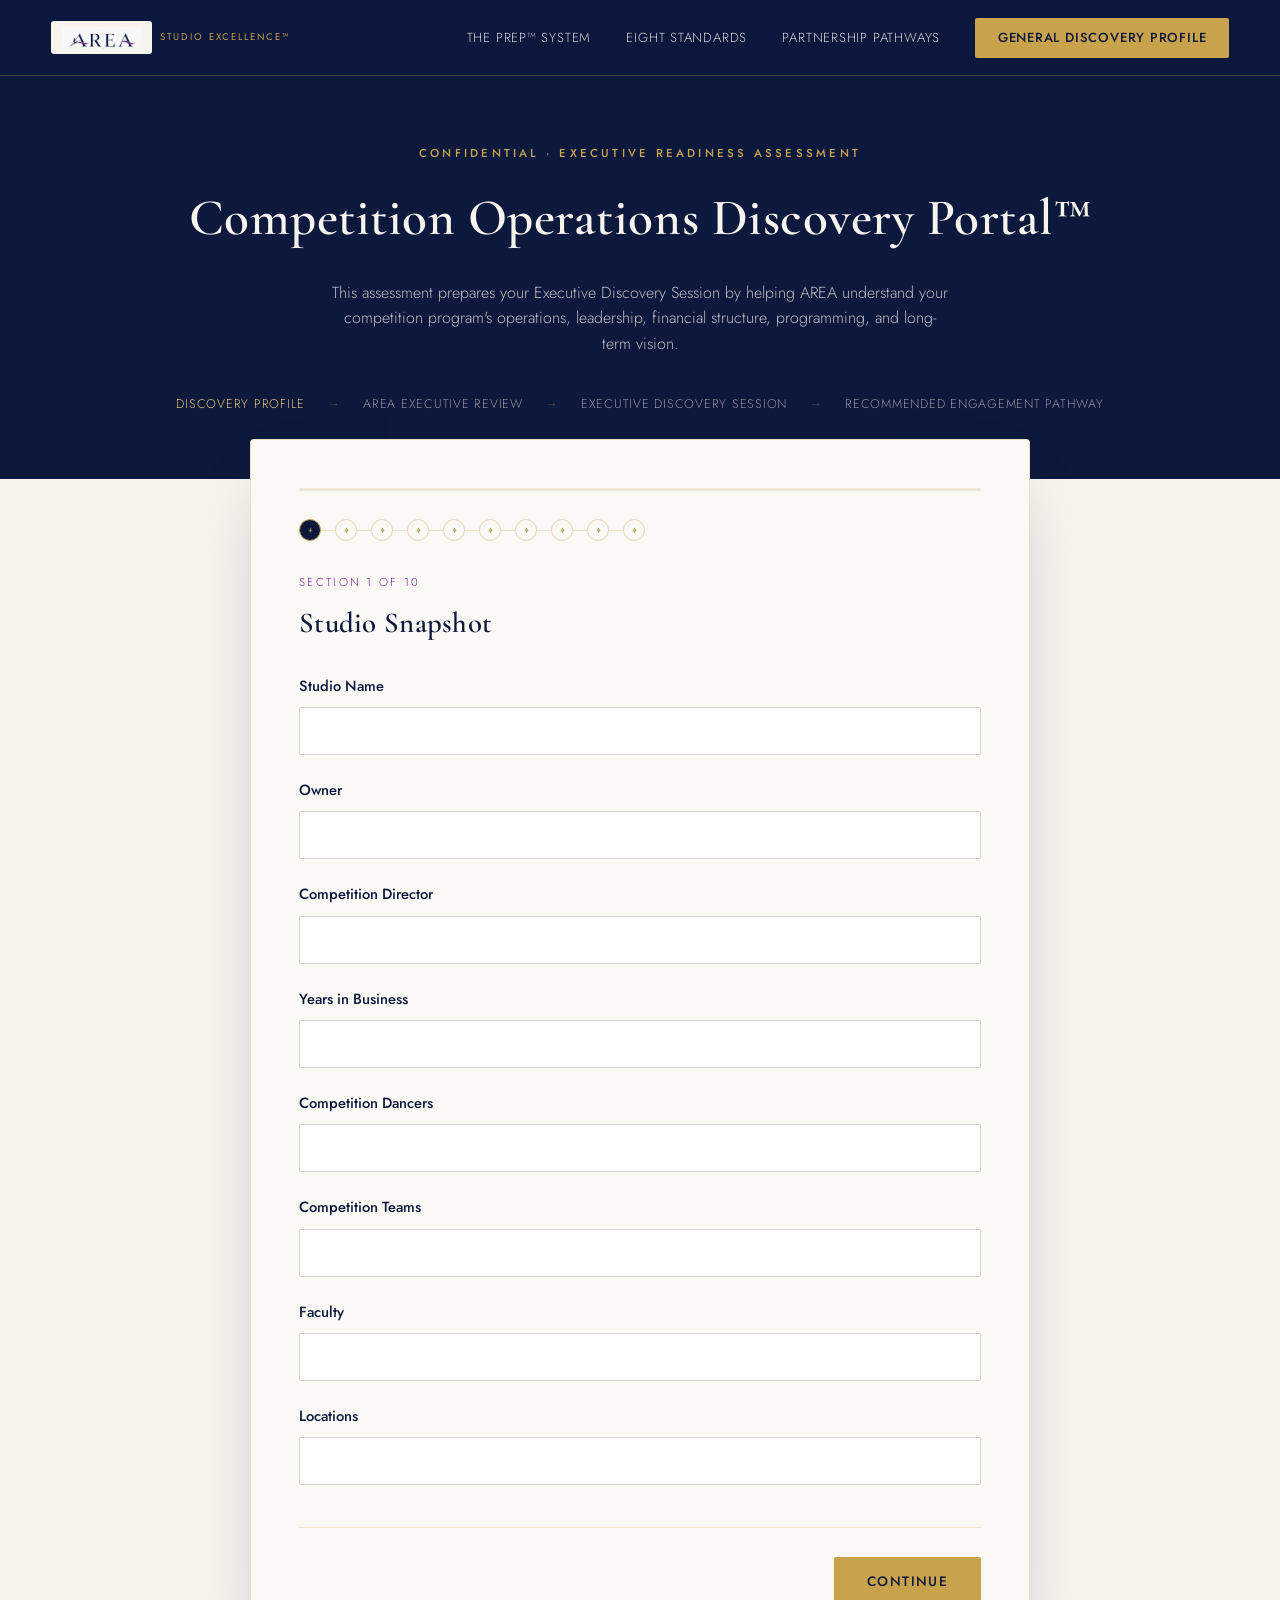
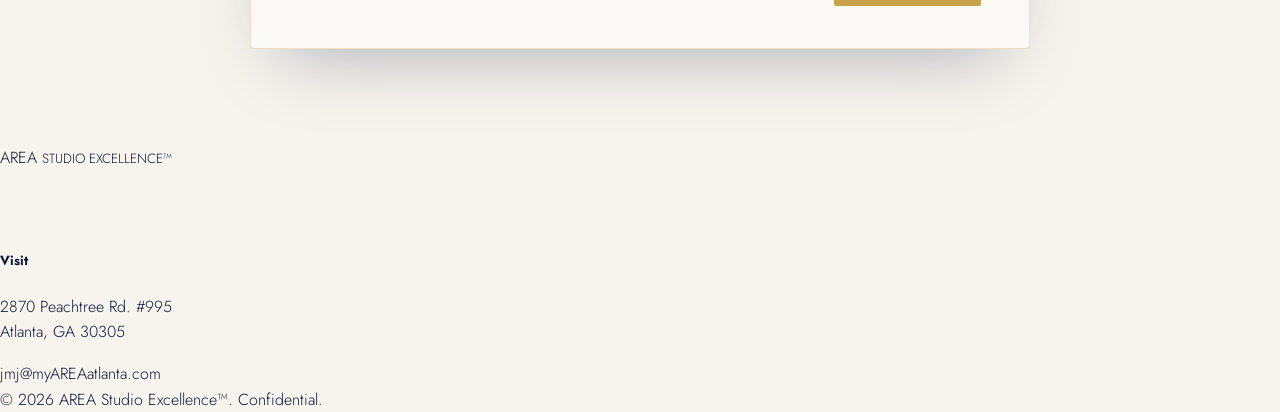
==== area-site/competition-discovery.html @ b234a376 "Add files via upload" ====
<!DOCTYPE html>
<html lang="en">
<head>
<meta charset="UTF-8">
<meta name="viewport" content="width=device-width, initial-scale=1.0">
<title>Competition Operations Discovery Portal™ | AREA Studio Excellence</title>
<link rel="stylesheet" href="styles.css">
<link rel="stylesheet" href="questionnaire.css">
</head>
<body>
<form name="competition-discovery" data-netlify="true" netlify-honeypot="bot-field" hidden>
  <input type="text" name="submitted-at" />
  <input type="text" name="bot-field" />
  <input type="text" name="studioName" />
  <input type="text" name="owner" />
  <input type="text" name="competitionDirector" />
  <input type="text" name="yearsInBusiness" />
  <input type="text" name="competitionDancers" />
  <input type="text" name="competitionTeams" />
  <input type="text" name="faculty" />
  <input type="text" name="locations" />
  <input type="text" name="programExists" />
  <input type="text" name="successMeans" />
  <input type="text" name="threeYearVision" />
  <input type="text" name="auditionsTiming" />
  <input type="text" name="choreographyComplete" />
  <input type="text" name="costumesOrdered" />
  <input type="text" name="seasonMapProcess" />
  <input type="text" name="feeCollection" />
  <input type="text" name="financialChallenges" />
  <input type="text" name="modelConfidence" />
  <input type="text" name="requiredTechnique" />
  <input type="text" name="rehearsalStructure" />
  <input type="text" name="programmingRefinements" />
  <input type="text" name="howSelected" />
  <input type="text" name="howManyCompetitions" />
  <input type="text" name="howManyConventions" />
  <input type="text" name="whoOwnsWhat" />
  <input type="text" name="documentedSystems" />
  <input type="text" name="communicationRating" />
  <input type="text" name="parentFrustrations" />
  <input type="text" name="whatBreaksFirst" />
  <input type="text" name="biggestOpportunity" />
  <input type="text" name="promptedContact" />
  <input type="text" name="oneTransformation" />
  <input type="text" name="oneYearSuccess" />
</form>

<nav class="site-nav">
  <a href="index.html" class="brand">
    <span class="brand-badge"><img src="images/brand/logo_area_only.png" alt="AREA"></span>
    <span class="brand-sub">STUDIO EXCELLENCE™</span>
  </a>
  <div class="links">
    <a href="index.html#prep">The PREP™ System</a>
    <a href="index.html#standards">Eight Standards</a>
    <a href="index.html#pathways">Partnership Pathways</a>
    <a href="discovery-profile.html" class="cta-btn">General Discovery Profile</a>
  </div>
</nav>

<header class="df-hero">
  <span class="eyebrow">Confidential · Executive Readiness Assessment</span>
  <h1>Competition Operations Discovery Portal™</h1>
  <p>This assessment prepares your Executive Discovery Session by helping AREA understand your competition program's operations, leadership, financial structure, programming, and long-term vision.</p>
  <div class="df-journey-mini">
    <span class="active">Discovery Profile</span>
    <span class="sep">→</span>
    <span>AREA Executive Review</span>
    <span class="sep">→</span>
    <span>Executive Discovery Session</span>
    <span class="sep">→</span>
    <span>Recommended Engagement Pathway</span>
  </div>
</header>

<div id="df-form" class="df-wrap"></div>

<footer>
  <div class="footer-grid">
    <div>
      <div class="footer-brand">AREA <small>STUDIO EXCELLENCE™</small></div>
      <p style="margin-top:1rem; max-width:260px; color:rgba(247,244,238,0.5); font-size:0.82rem;">Guiding Studios. Developing Dancers. Building Legacies.</p>
    </div>
    <div class="footer-col">
      <h5>Visit</h5>
      <p>2870 Peachtree Rd. #995<br>Atlanta, GA 30305</p>
      <a href="mailto:jmj@myAREAatlanta.com">jmj@myAREAatlanta.com</a>
    </div>
  </div>
  <div class="footer-bottom">
    <span>© 2026 AREA Studio Excellence™. Confidential.</span>
  </div>
</footer>

<script src="questionnaire.js"></script>
<script>
const sections = [
  {
    title: "Studio Snapshot",
    fields: [
      { id: "studioName", label: "Studio Name" },
      { id: "owner", label: "Owner" },
      { id: "competitionDirector", label: "Competition Director" },
      { id: "yearsInBusiness", label: "Years in Business" },
      { id: "competitionDancers", label: "Competition Dancers" },
      { id: "competitionTeams", label: "Competition Teams" },
      { id: "faculty", label: "Faculty" },
      { id: "locations", label: "Locations" },
    ]
  },
  {
    title: "Vision & Leadership",
    fields: [
      { id: "programExists", label: "Our competition program exists to…", type: "textarea" },
      { id: "successMeans", label: "Success for our competition team means…", type: "textarea" },
      { id: "threeYearVision", label: "Where do you want the program in three years?", type: "textarea" },
    ]
  },
  {
    title: "Season Mapping",
    fields: [
      { id: "auditionsTiming", label: "When do auditions occur?" },
      { id: "choreographyComplete", label: "When is choreography complete?" },
      { id: "costumesOrdered", label: "When are costumes ordered?" },
      { id: "seasonMapProcess", label: "How do you map the season?", type: "textarea" },
    ]
  },
  {
    title: "Financial Structure",
    fields: [
      { id: "feeCollection", label: "How are competition fees collected?", type: "textarea" },
      { id: "financialChallenges", label: "Biggest financial challenges?", type: "textarea" },
      { id: "modelConfidence", label: "Confidence in current model (1–10)?", type: "scale" },
    ]
  },
  {
    title: "Programming & Training",
    fields: [
      { id: "requiredTechnique", label: "Required technique classes", type: "textarea" },
      { id: "rehearsalStructure", label: "Rehearsal structure", type: "textarea" },
      { id: "programmingRefinements", label: "Programming refinements desired", type: "textarea" },
    ]
  },
  {
    title: "Competition Strategy",
    fields: [
      { id: "howSelected", label: "How are competitions selected?", type: "textarea" },
      { id: "howManyCompetitions", label: "How many competitions?" },
      { id: "howManyConventions", label: "How many conventions?" },
    ]
  },
  {
    title: "Operations",
    fields: [
      { id: "whoOwnsWhat", label: "Who owns scheduling, billing, registration, travel, music, costumes?", type: "textarea" },
      { id: "documentedSystems", label: "What systems are documented?", type: "textarea" },
    ]
  },
  {
    title: "Parent Experience",
    fields: [
      { id: "communicationRating", label: "Rate communication (1–10)", type: "scale" },
      { id: "parentFrustrations", label: "Biggest parent frustrations", type: "textarea" },
    ]
  },
  {
    title: "Growth Readiness",
    fields: [
      { id: "whatBreaksFirst", label: "If your team doubled tomorrow, what breaks first?", type: "textarea" },
      { id: "biggestOpportunity", label: "Biggest growth opportunity", type: "textarea" },
    ]
  },
  {
    title: "Executive Reflection",
    subtitle: "These final questions help shape your Executive Discovery Session.",
    fields: [
      { id: "promptedContact", label: "What prompted you to contact AREA?", type: "textarea" },
      { id: "oneTransformation", label: "If AREA could transform one thing, what would it be?", type: "textarea" },
      { id: "oneYearSuccess", label: "What does success look like one year from now?", type: "textarea" },
    ]
  }
];

const form = new DiscoveryForm({
  formEl: document.getElementById('df-form'),
  sections,
  storageKeyPrefix: 'competition-discovery',
  formLabel: 'Competition Operations Discovery Portal'
});
</script>

</body>
</html>
---- area-site/styles.css ----
/* ============================================
   AREA STUDIO EXCELLENCE™ — Brand Stylesheet
   Midnight Navy / Orchid / Antique Gold / Ivory
   ============================================ */

@import url('https://fonts.googleapis.com/css2?family=Cormorant+Garamond:ital,wght@0,400;0,500;0,600;0,700;1,400;1,500&family=Jost:wght@300;400;500;600&display=swap');

:root {
  --navy: #0D183D;
  --navy-deep: #080f28;
  --orchid: #7C1F8C;
  --orchid-bright: #C455D6;
  --gold: #C9A24C;
  --gold-bright: #E4C374;
  --ivory: #F7F4EE;
  --ivory-soft: #FBF9F5;
  --stone: #6E6E6E;
  --stone-light: #a19b8f;

  --serif: 'Cormorant Garamond', Georgia, serif;
  --sans: 'Jost', 'Helvetica Neue', Arial, sans-serif;
}

* { box-sizing: border-box; }

html { scroll-behavior: smooth; }

body {
  margin: 0;
  font-family: var(--sans);
  background: var(--ivory);
  color: var(--navy);
  font-weight: 300;
  line-height: 1.6;
  -webkit-font-smoothing: antialiased;
}

h1, h2, h3, h4 {
  font-family: var(--serif);
  font-weight: 600;
  margin: 0;
  letter-spacing: 0.01em;
}

a { color: inherit; text-decoration: none; }

.eyebrow {
  font-family: var(--sans);
  font-size: 0.72rem;
  letter-spacing: 0.28em;
  text-transform: uppercase;
  color: var(--gold);
  font-weight: 500;
}

.eyebrow.on-light { color: var(--orchid); }

/* ---------- Compass Star Motif ---------- */
.star {
  display: inline-block;
  position: relative;
  width: 1em;
  height: 1em;
  background: url('images/brand/compass_star_new.png') center/contain no-repeat;
  vertical-align: middle;
}
.divider-star {
  display: flex;
  align-items: center;
  justify-content: center;
  gap: 1.2rem;
  margin: 2rem 0;
}
.divider-star .line {
  height: 1px;
  width: 90px;
  background: linear-gradient(90deg, transparent, var(--gold), transparent);
}
.divider-star .star { width: 2.2rem; height: 2.2rem; }

.compass-break {
  display: flex;
  justify-content: center;
  padding: 3rem 0;
}
.compass-break .star { width: 4rem; height: 4rem; }

/* ---------- Nav ---------- */
.site-nav {
  position: fixed;
  top: 0; left: 0; right: 0;
  z-index: 100;
  display: flex;
  align-items: center;
  justify-content: space-between;
  padding: 1.1rem 4vw;
  background: rgba(13, 24, 61, 0.92);
  backdrop-filter: blur(10px);
  border-bottom: 1px solid rgba(201,162,76,0.25);
}
.site-nav .brand {
  font-family: var(--serif);
  color: var(--ivory);
  font-size: 1.25rem;
  letter-spacing: 0.04em;
  display: flex;
  align-items: center;
  gap: 0.5rem;
}
.site-nav .brand-badge {
  display: flex;
  align-items: center;
  background: var(--ivory);
  padding: 0.35rem 0.7rem;
  border-radius: 3px;
}
.site-nav .brand-badge img {
  height: 22px;
  width: auto;
  display: block;
}
.site-nav .brand-sub {
  font-family: var(--sans);
  font-size: 0.6rem;
  letter-spacing: 0.2em;
  color: var(--gold);
  font-weight: 400;
}
.site-nav .brand small {
  display: block;
  font-family: var(--sans);
  font-size: 0.55rem;
  letter-spacing: 0.22em;
  color: var(--gold);
  font-weight: 400;
}
.site-nav .links {
  display: flex;
  gap: 2.2rem;
  align-items: center;
}
.site-nav .links a {
  color: var(--ivory);
  font-size: 0.82rem;
  letter-spacing: 0.06em;
  text-transform: uppercase;
  opacity: 0.85;
  transition: opacity 0.2s, color 0.2s;
}
.site-nav .links a:hover { opacity: 1; color: var(--gold-bright); }
.site-nav .cta-btn {
  background: var(--gold);
  color: var(--navy) !important;
  padding: 0.6rem 1.4rem;
  border-radius: 2px;
  font-weight: 500;
  opacity: 1 !important;
}
.site-nav .cta-btn:hover { background: var(--gold-bright); }

@media (max-width: 860px) {
  .site-nav .links { display: none; }
}

/* ---------- Buttons ---------- */
.btn {
  display: inline-flex;
  align-items: center;
  gap: 0.6rem;
  padding: 0.85rem 2rem;
  font-family: var(--sans);
  font-size: 0.85rem;
  letter-spacing: 0.1em;
  text-transform: uppercase;
  font-weight: 500;
  border-radius: 2px;
  border: 1px solid transparent;
  cursor: pointer;
  transition: all 0.25s ease;
}
.btn-gold { background: var(--gold); color: var(--navy); }
.btn-gold:hover { background: var(--gold-bright); transform: translateY(-1px); }
.btn-outline-light {
  background: transparent; color: var(--ivory); border-color: rgba(247,244,238,0.5);
}
.btn-outline-light:hover { border-color: var(--gold); color: var(--gold-bright); }
.btn-outline-navy { background: transparent; color: var(--navy); border-color: var(--navy); }
.btn-outline-navy:hover { background: var(--navy); color: var(--ivory); }

/* ---------- Sections ---------- */
section { position: relative; }
.section-pad { padding: 6.5rem 4vw; }
.container { max-width: 1240px; margin: 0 auto; }
.dark-section {
  background: var(--navy);
  color: var(--ivory);
}
.dark-section .stone-text { color: rgba(247,244,238,0.7); }

.section-head { max-width: 720px; margin-bottom: 3.2rem; }
.section-head h2 { font-size: clamp(2rem, 4vw, 2.9rem); margin-top: 0.6rem; color: var(--navy); }
.dark-section .section-head h2 { color: var(--ivory); }
.section-head p { color: var(--stone); font-size: 1.05rem; margin-top: 1rem; }
.dark-section .section-head p { color: rgba(247,244,238,0.75); }

/* ---------- Footer band curve (deck signature) ---------- */
.curve-top {
  position: absolute;
  top: -1px; left: 0; right: 0;
  height: 60px;
  background: var(--ivory);
  border-radius: 0 0 50% 50% / 0 0 100% 100%;
}

/* ---------- Cards ---------- */
.card {
  background: var(--ivory-soft);
  border: 1px solid rgba(201,162,76,0.3);
  border-radius: 3px;
  padding: 2rem 1.7rem;
}
.icon-circle {
  width: 56px; height: 56px;
  border-radius: 50%;
  background: var(--navy);
  border: 1.5px solid var(--gold);
  display: flex; align-items: center; justify-content: center;
  font-size: 1.4rem;
  color: var(--gold);
  margin-bottom: 1.1rem;
}
.icon-circle.orchid {
  background: var(--orchid);
  border-color: var(--orchid);
  color: var(--ivory);
}

/* ---------- Utility ---------- */
.text-center { text-align: center; }
img { max-width: 100%; display: block; }
.fade-in {
  opacity: 0;
  transform: translateY(24px);
  transition: opacity 0.8s ease, transform 0.8s ease;
}
.fade-in.visible { opacity: 1; transform: translateY(0); }
---- area-site/questionnaire.css ----
/* ============================================
   Discovery Questionnaire — shared styling
   ============================================ */

.df-hero {
  background: var(--navy);
  color: var(--ivory);
  padding: 9rem 4vw 4rem;
  text-align: center;
}
.df-hero .eyebrow { display:block; margin-bottom: 1rem; }
.df-hero h1 { font-size: clamp(2.1rem, 4vw, 3.2rem); color: var(--ivory); }
.df-hero p { max-width: 620px; margin: 1.2rem auto 0; color: rgba(247,244,238,0.75); }

.df-journey-mini {
  display: flex; justify-content: center; gap: 1.4rem; margin-top: 2.4rem; flex-wrap: wrap;
}
.df-journey-mini span {
  font-size: 0.78rem; letter-spacing: 0.06em; text-transform: uppercase;
  color: rgba(247,244,238,0.55);
  display: flex; align-items: center; gap: 0.5rem;
}
.df-journey-mini span.active { color: var(--gold-bright); }
.df-journey-mini .sep { color: rgba(201,162,76,0.4); }

.df-wrap {
  max-width: 780px;
  margin: -2.5rem auto 6rem;
  background: var(--ivory-soft);
  border: 1px solid rgba(201,162,76,0.3);
  border-radius: 4px;
  padding: 3rem 3rem 2.6rem;
  box-shadow: 0 30px 70px -30px rgba(13,24,61,0.35);
  position: relative;
  z-index: 5;
}
@media (max-width: 640px) {
  .df-wrap { padding: 2rem 1.4rem; margin: -1.5rem 1rem 4rem; }
}

.df-progress-track {
  height: 3px; background: rgba(201,162,76,0.2); border-radius: 2px; overflow: hidden; margin-bottom: 1.8rem;
}
.df-progress-fill { height: 100%; background: var(--gold); transition: width 0.4s ease; }

.df-steps-row {
  display: flex; align-items: center; margin-bottom: 1.6rem; overflow-x: auto; padding-bottom: 0.4rem;
}
.df-step-dot {
  width: 22px; height: 22px; min-width: 22px; border-radius: 50%;
  border: 1.5px solid rgba(201,162,76,0.4);
  display: flex; align-items: center; justify-content: center;
  font-size: 0.7rem; color: var(--stone);
}
.df-step-dot.active { border-color: var(--gold); background: var(--navy); color: var(--gold-bright); }
.df-step-dot.done { border-color: var(--gold); background: var(--gold); color: var(--navy); }
.df-step-line { height: 1px; width: 14px; min-width: 14px; background: rgba(201,162,76,0.3); }

.df-section-label {
  font-size: 0.72rem; letter-spacing: 0.2em; text-transform: uppercase; color: var(--orchid); margin-bottom: 0.5rem;
}
.df-section-title { font-size: 1.8rem; color: var(--navy); margin-bottom: 0.4rem; }
.df-section-sub { color: var(--stone); font-size: 0.95rem; margin-bottom: 1.8rem; margin-top: 0; }

.df-fields { margin-top: 1.8rem; display: flex; flex-direction: column; gap: 1.5rem; }
.df-field label { display: block; font-size: 0.92rem; color: var(--navy); margin-bottom: 0.55rem; font-weight: 500; }
.df-optional { color: var(--stone); font-weight: 300; font-size: 0.82rem; }

.df-input {
  width: 100%;
  font-family: var(--sans);
  font-size: 0.95rem;
  padding: 0.75rem 0.9rem;
  border: 1px solid rgba(110,110,110,0.3);
  border-radius: 2px;
  background: #fff;
  color: var(--navy);
  resize: vertical;
  transition: border-color 0.2s;
}
.df-input:focus {
  outline: none;
  border-color: var(--gold);
  box-shadow: 0 0 0 3px rgba(201,162,76,0.15);
}

.df-scale { display: flex; gap: 0.4rem; flex-wrap: wrap; }
.df-scale-btn {
  width: 38px; height: 38px;
  border: 1px solid rgba(110,110,110,0.3);
  background: #fff;
  color: var(--navy);
  font-family: var(--sans);
  font-size: 0.85rem;
  border-radius: 2px;
  cursor: pointer;
  transition: all 0.15s;
}
.df-scale-btn:hover { border-color: var(--gold); }
.df-scale-btn.active { background: var(--navy); border-color: var(--navy); color: var(--gold-bright); }

.df-nav {
  display: flex; justify-content: space-between; align-items: center;
  margin-top: 2.6rem; padding-top: 1.8rem; border-top: 1px solid rgba(201,162,76,0.25);
}

.df-confirm { text-align: center; padding: 2rem 0 1rem; }
.df-confirm-star { margin-bottom: 1rem; display: flex; justify-content: center; }
.df-confirm-star img { width: 2.4rem; height: 2.4rem; }
.df-confirm h3 { font-size: 1.7rem; color: var(--navy); margin-bottom: 0.9rem; }
.df-confirm p { color: var(--stone); max-width: 480px; margin: 0 auto 0.6rem; }
.df-confirm-note { font-family: var(--serif); font-style: italic; color: var(--orchid); }
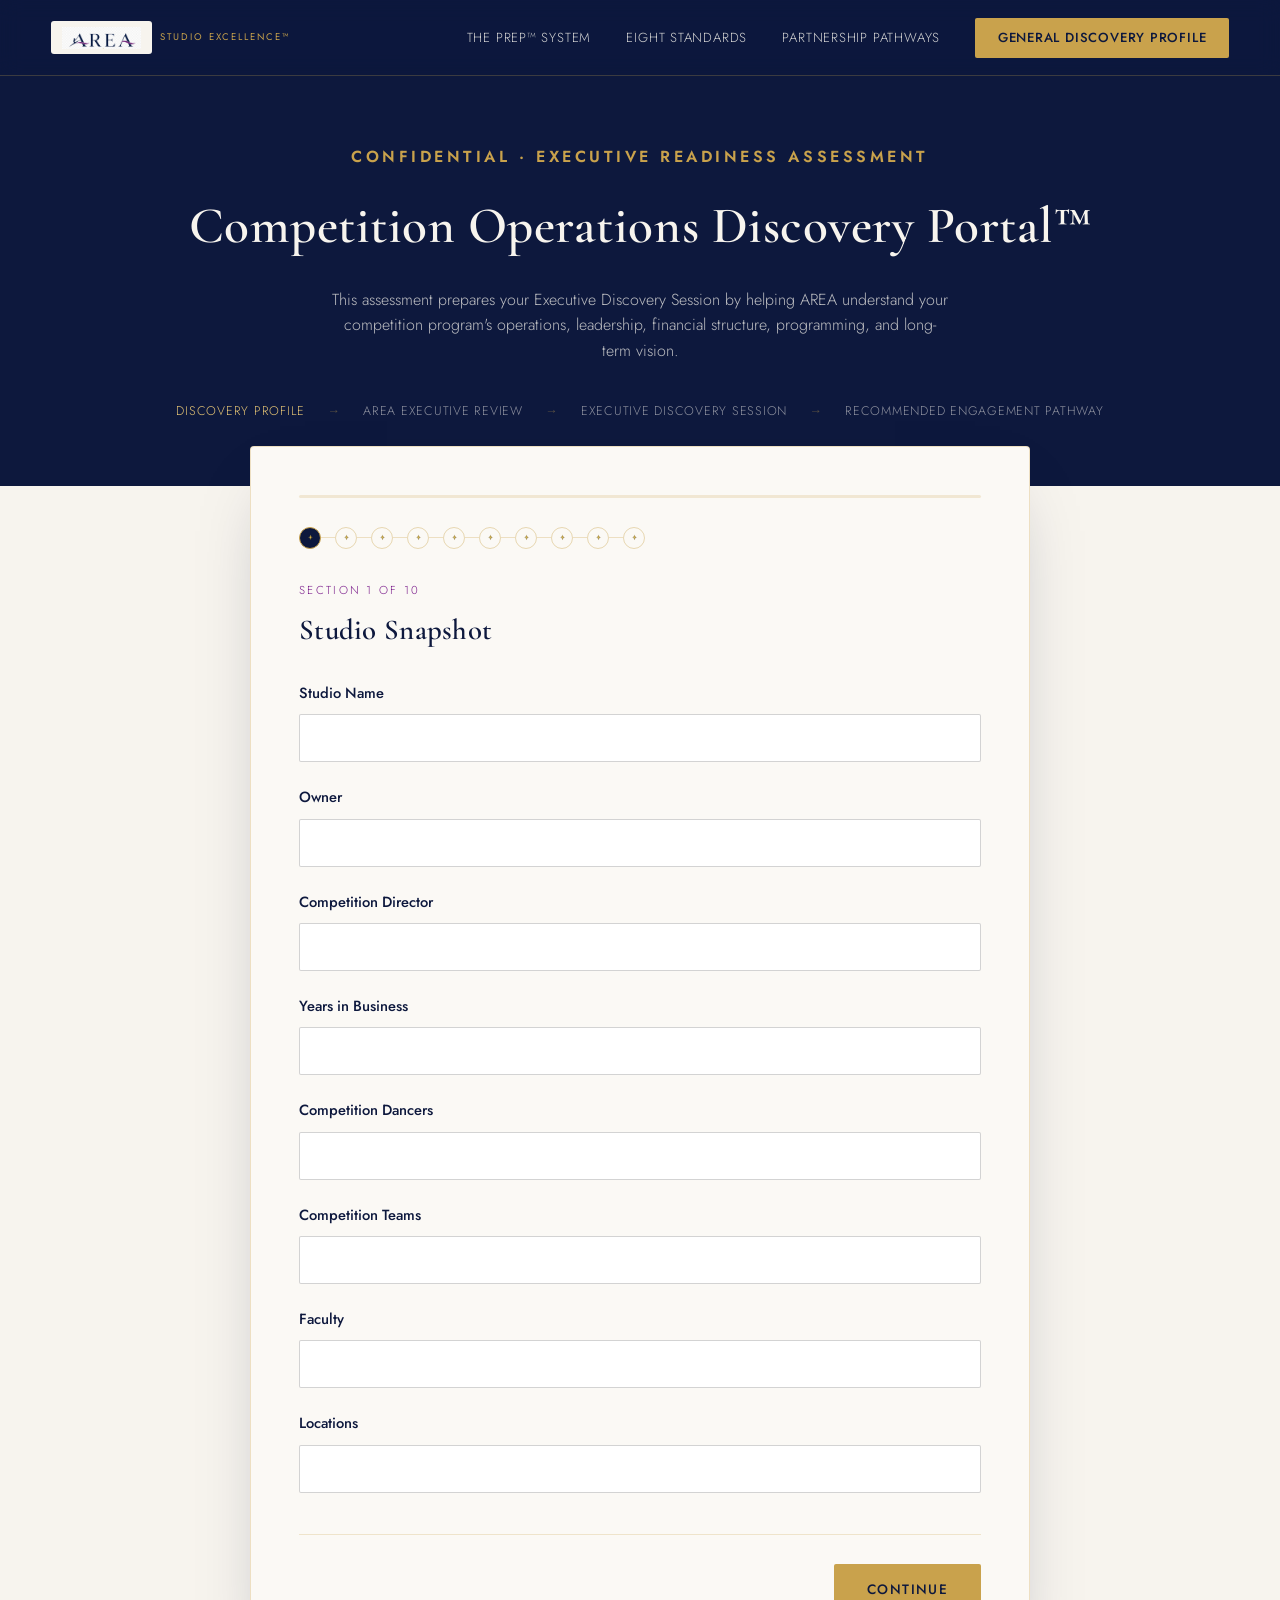
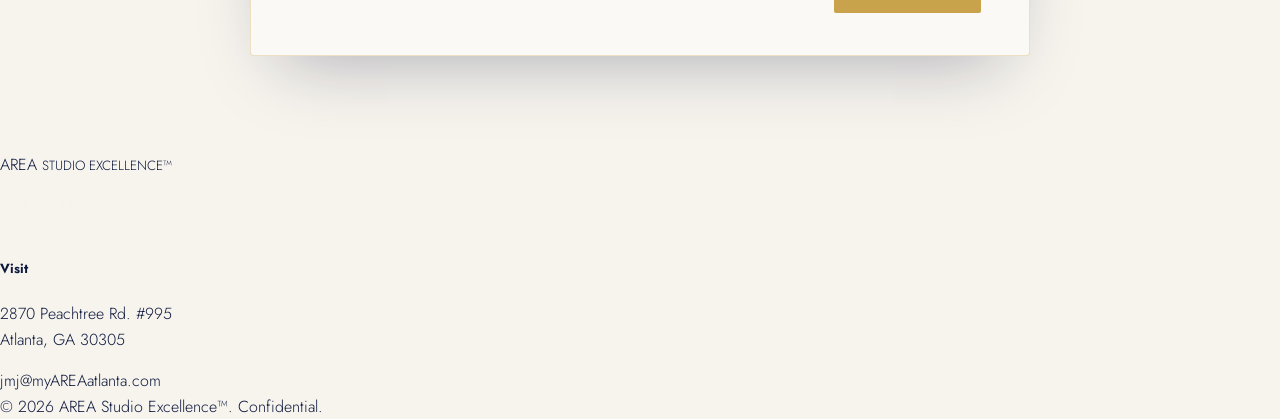
==== commit 055b4fd1: "Add files via upload" ====
--- a/area-site/competition-discovery.html
+++ b/area-site/competition-discovery.html
@@ -8,7 +8,7 @@
 <link rel="stylesheet" href="questionnaire.css">
 </head>
 <body>
-<form name="competition-discovery" data-netlify="true" netlify-honeypot="bot-field" hidden>
+<form name="competition-discovery" data-netlify="true" netlify-honeypot="bot-field" style="display:none;">
   <input type="text" name="submitted-at" />
   <input type="text" name="bot-field" />
   <input type="text" name="studioName" />
@@ -44,6 +44,7 @@
   <input type="text" name="promptedContact" />
   <input type="text" name="oneTransformation" />
   <input type="text" name="oneYearSuccess" />
+  <button type="submit">Send</button>
 </form>
 
 <nav class="site-nav">
--- a/area-site/styles.css
+++ b/area-site/styles.css
@@ -46,11 +46,11 @@
 
 .eyebrow {
   font-family: var(--sans);
-  font-size: 0.72rem;
-  letter-spacing: 0.28em;
+  font-size: 1rem;
+  letter-spacing: 0.22em;
   text-transform: uppercase;
   color: var(--gold);
-  font-weight: 500;
+  font-weight: 600;
 }
 
 .eyebrow.on-light { color: var(--orchid); }
